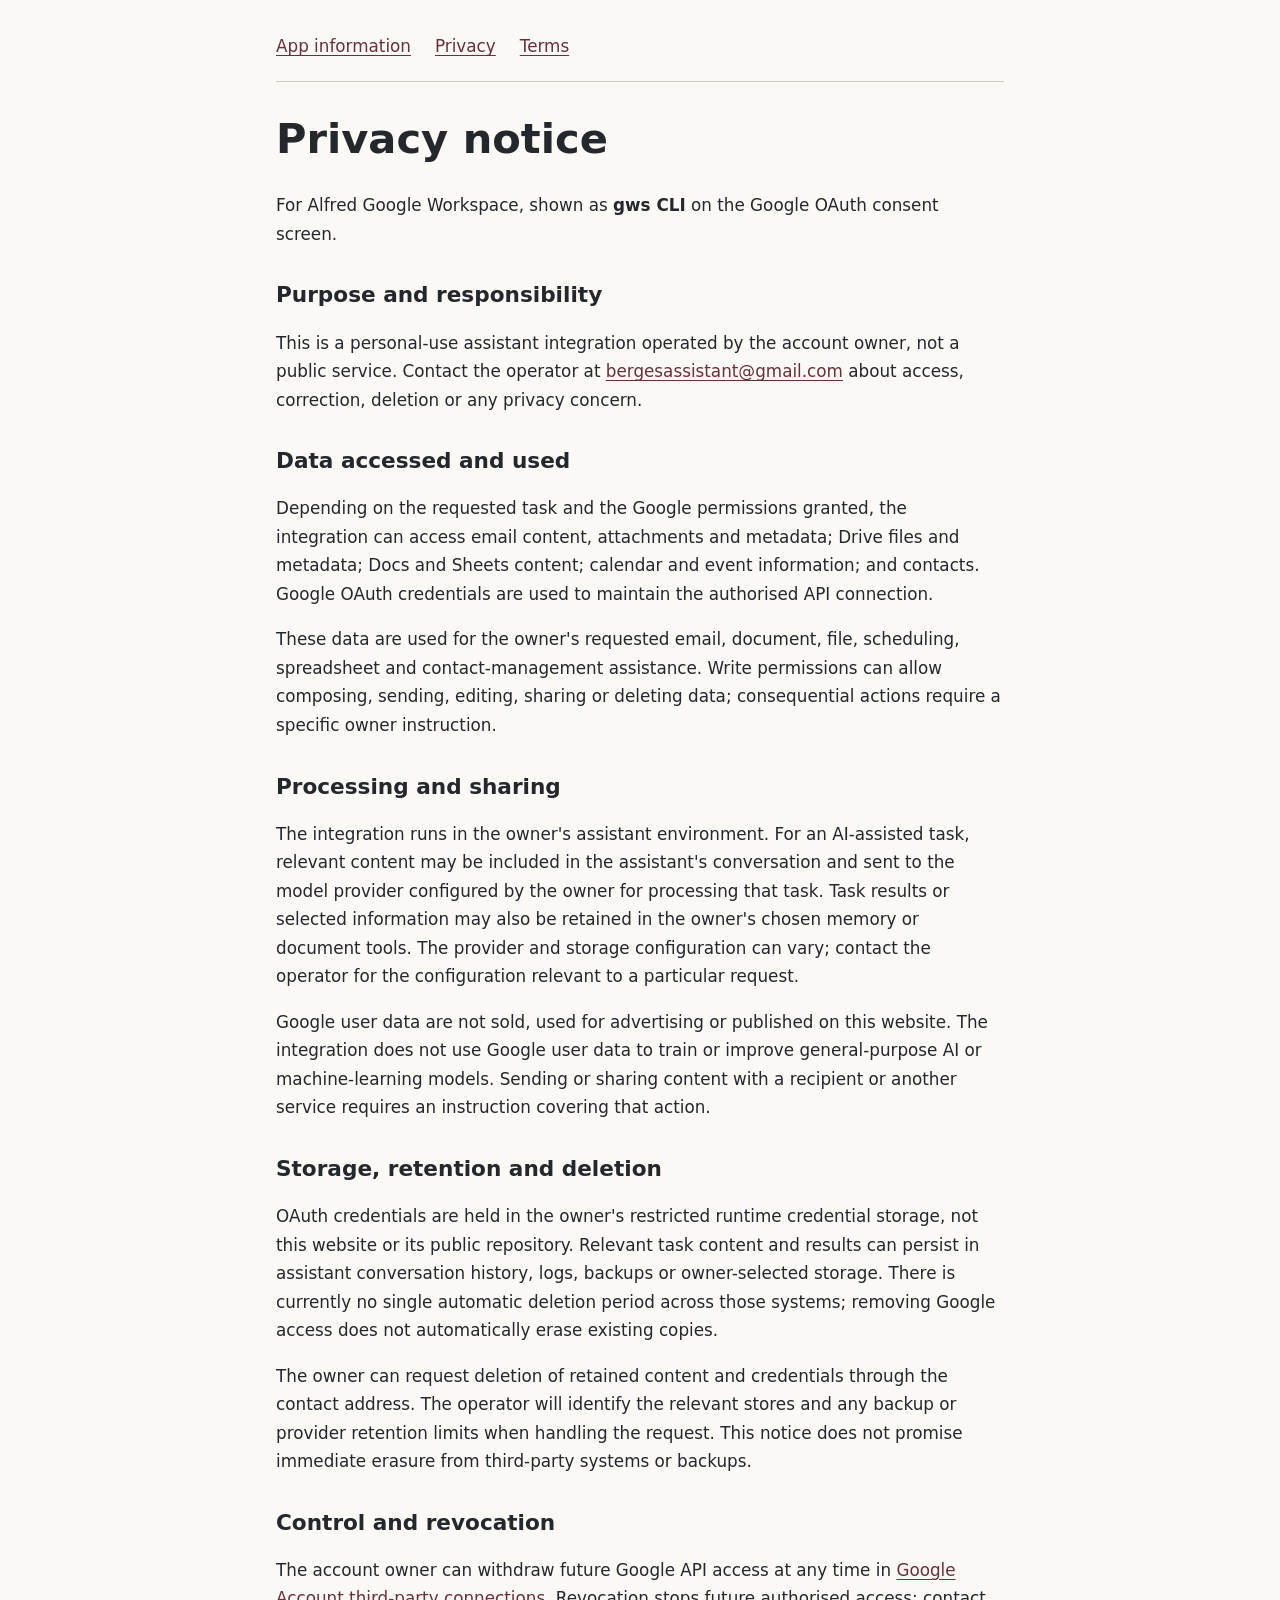
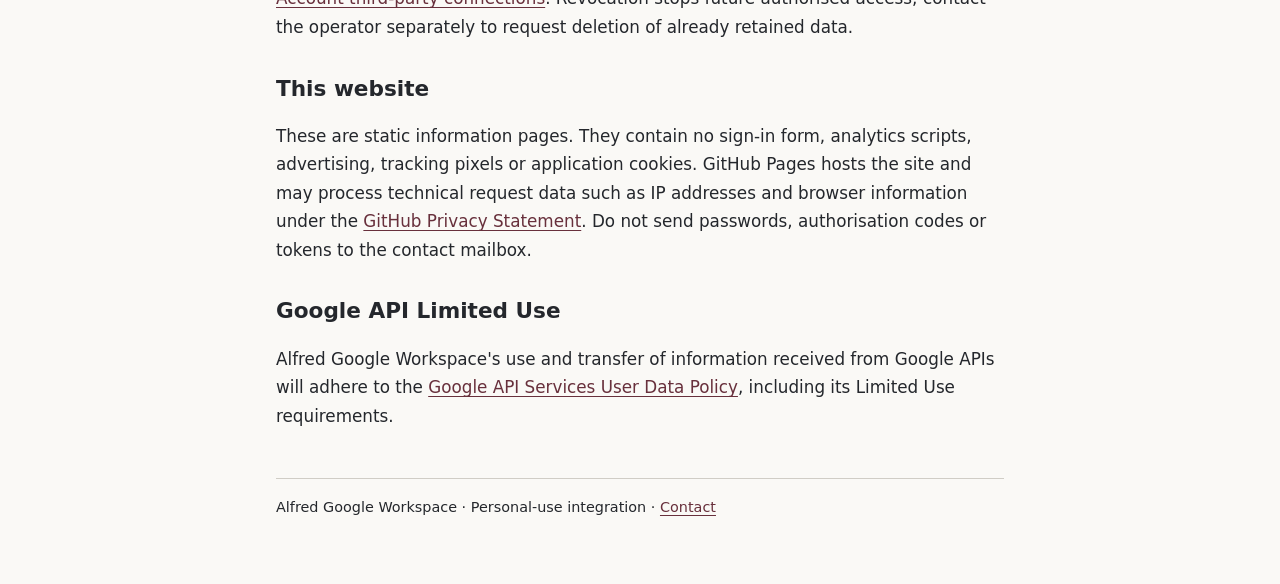
==== privacy.html @ fef40f03 "Publish minimal personal-use Google OAuth app information" ====
<!doctype html>
<html lang="en">
<head>
<meta charset="utf-8">
<meta name="viewport" content="width=device-width, initial-scale=1">
<meta name="author" content="Arne Nilsen Berge">
<meta name="description" content="How the personal-use Alfred Google Workspace integration accesses, uses, stores and shares Google data.">
<meta name="robots" content="noindex, follow">
<title>Privacy notice — Alfred Google Workspace</title>
<link rel="stylesheet" href="style.css">
</head>
<body><main>
<nav aria-label="Main navigation"><a href="./">App information</a><a href="privacy.html">Privacy</a><a href="terms.html">Terms</a></nav>
<h1>Privacy notice</h1>
<p>For Alfred Google Workspace, shown as <strong>gws CLI</strong> on the Google OAuth consent screen.</p>
<h2>Purpose and responsibility</h2>
<p>This is a personal-use assistant integration operated by the account owner, not a public service. Contact the operator at <a href="mailto:bergesassistant@gmail.com">bergesassistant@gmail.com</a> about access, correction, deletion or any privacy concern.</p>
<h2>Data accessed and used</h2>
<p>Depending on the requested task and the Google permissions granted, the integration can access email content, attachments and metadata; Drive files and metadata; Docs and Sheets content; calendar and event information; and contacts. Google OAuth credentials are used to maintain the authorised API connection.</p>
<p>These data are used for the owner's requested email, document, file, scheduling, spreadsheet and contact-management assistance. Write permissions can allow composing, sending, editing, sharing or deleting data; consequential actions require a specific owner instruction.</p>
<h2>Processing and sharing</h2>
<p>The integration runs in the owner's assistant environment. For an AI-assisted task, relevant content may be included in the assistant's conversation and sent to the model provider configured by the owner for processing that task. Task results or selected information may also be retained in the owner's chosen memory or document tools. The provider and storage configuration can vary; contact the operator for the configuration relevant to a particular request.</p>
<p>Google user data are not sold, used for advertising or published on this website. The integration does not use Google user data to train or improve general-purpose AI or machine-learning models. Sending or sharing content with a recipient or another service requires an instruction covering that action.</p>
<h2>Storage, retention and deletion</h2>
<p>OAuth credentials are held in the owner's restricted runtime credential storage, not this website or its public repository. Relevant task content and results can persist in assistant conversation history, logs, backups or owner-selected storage. There is currently no single automatic deletion period across those systems; removing Google access does not automatically erase existing copies.</p>
<p>The owner can request deletion of retained content and credentials through the contact address. The operator will identify the relevant stores and any backup or provider retention limits when handling the request. This notice does not promise immediate erasure from third-party systems or backups.</p>
<h2>Control and revocation</h2>
<p>The account owner can withdraw future Google API access at any time in <a href="https://myaccount.google.com/connections">Google Account third-party connections</a>. Revocation stops future authorised access; contact the operator separately to request deletion of already retained data.</p>
<h2>This website</h2>
<p>These are static information pages. They contain no sign-in form, analytics scripts, advertising, tracking pixels or application cookies. GitHub Pages hosts the site and may process technical request data such as IP addresses and browser information under the <a href="https://docs.github.com/en/site-policy/privacy-policies/github-general-privacy-statement">GitHub Privacy Statement</a>. Do not send passwords, authorisation codes or tokens to the contact mailbox.</p>
<h2>Google API Limited Use</h2>
<p>Alfred Google Workspace's use and transfer of information received from Google APIs will adhere to the <a href="https://developers.google.com/terms/api-services-user-data-policy">Google API Services User Data Policy</a>, including its Limited Use requirements.</p>

<footer>Alfred Google Workspace · Personal-use integration · <a href="mailto:bergesassistant@gmail.com">Contact</a></footer>
</main></body>
</html>
---- style.css ----
* { box-sizing: border-box; }
html { color-scheme: light; }
body { margin: 0; color: #24272c; background: #faf9f6; font: 1.05rem/1.7 system-ui, sans-serif; }
main { max-width: 48rem; margin: 0 auto; padding: 2rem 1.25rem 4rem; }
nav { display: flex; flex-wrap: wrap; gap: .5rem 1.5rem; padding-bottom: 1.25rem; border-bottom: 1px solid #d0cdc6; }
a { color: #68303c; text-underline-offset: .2em; }
a:focus-visible { outline: 3px solid #68303c; outline-offset: 5px; }
h1 { font-size: clamp(1.9rem, 5vw, 2.6rem); line-height: 1.2; margin-top: 2rem; }
h2 { font-size: 1.35rem; line-height: 1.4; margin-top: 2rem; }
li { margin-bottom: .5rem; }
.note { background: #efede8; padding: 1rem 1.25rem; border-left: 3px solid #68303c; }
footer { margin-top: 3rem; padding-top: 1rem; border-top: 1px solid #d0cdc6; font-size: .9rem; }
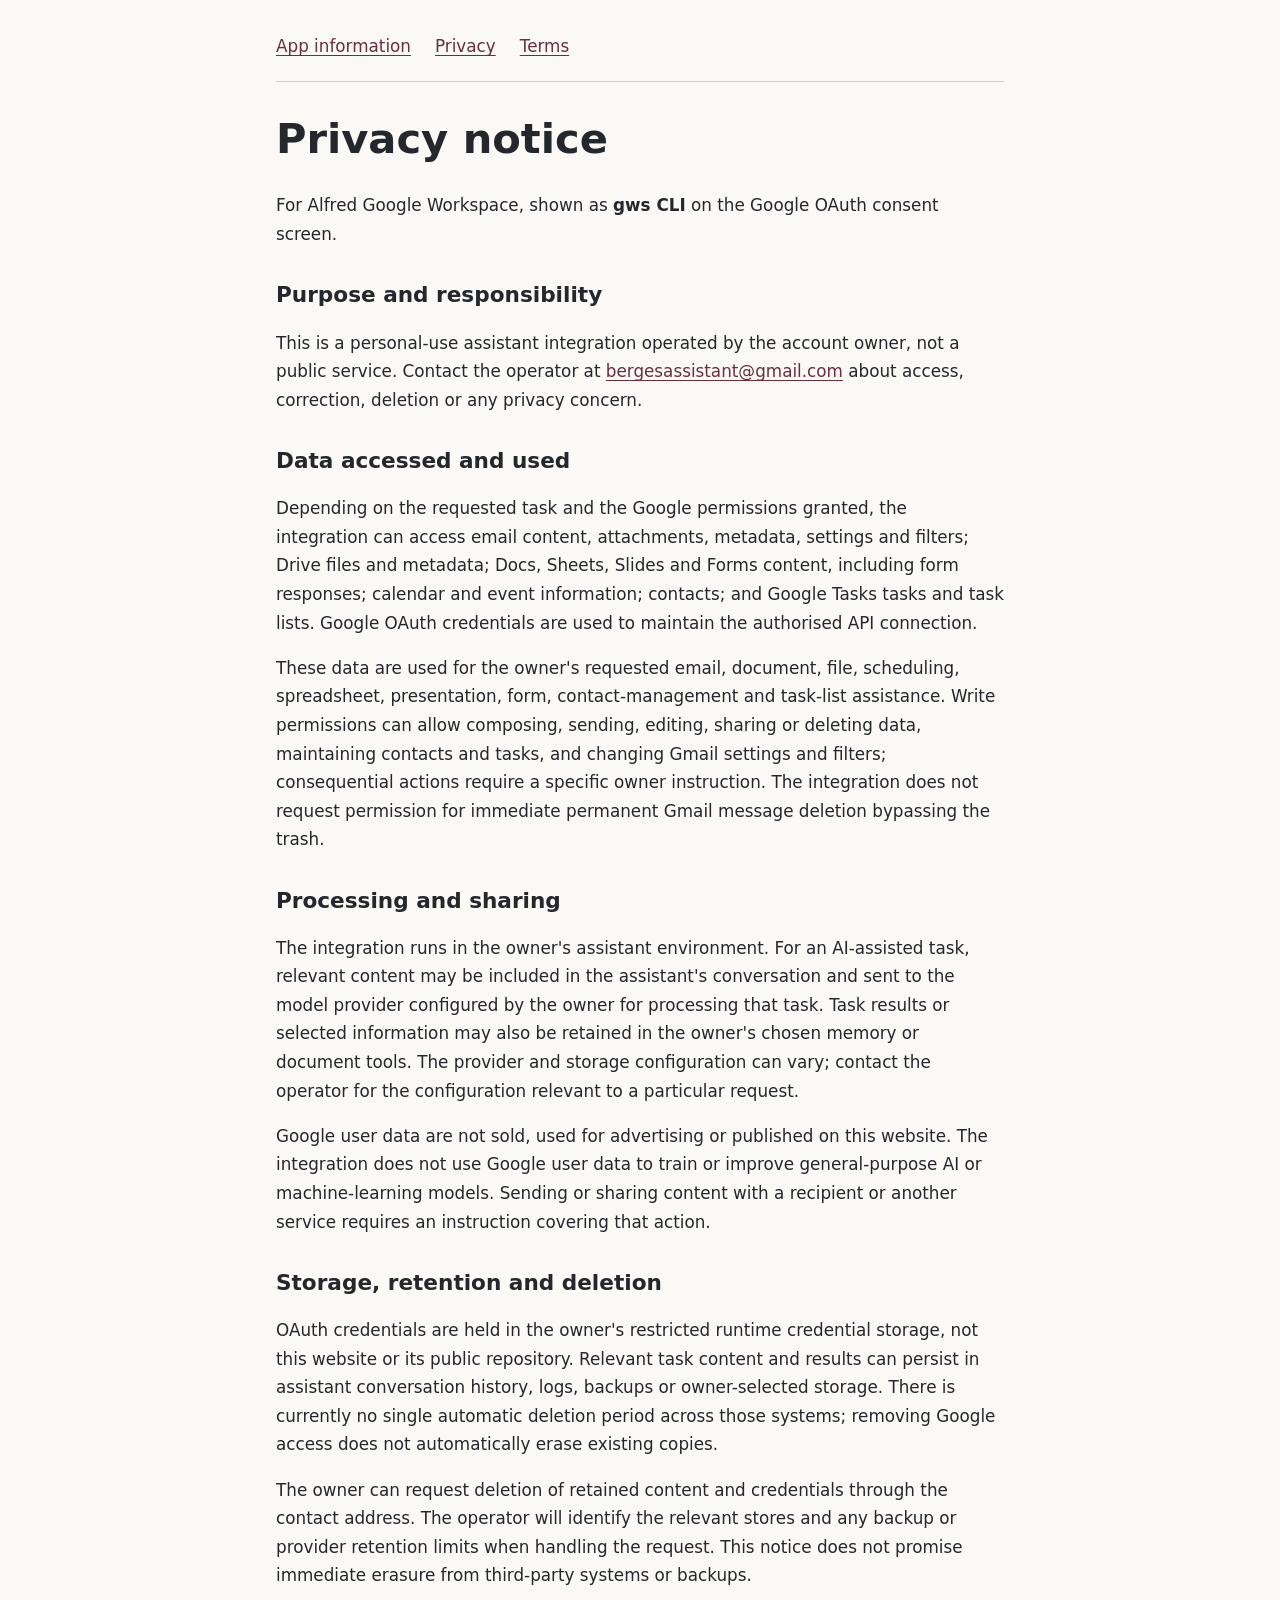
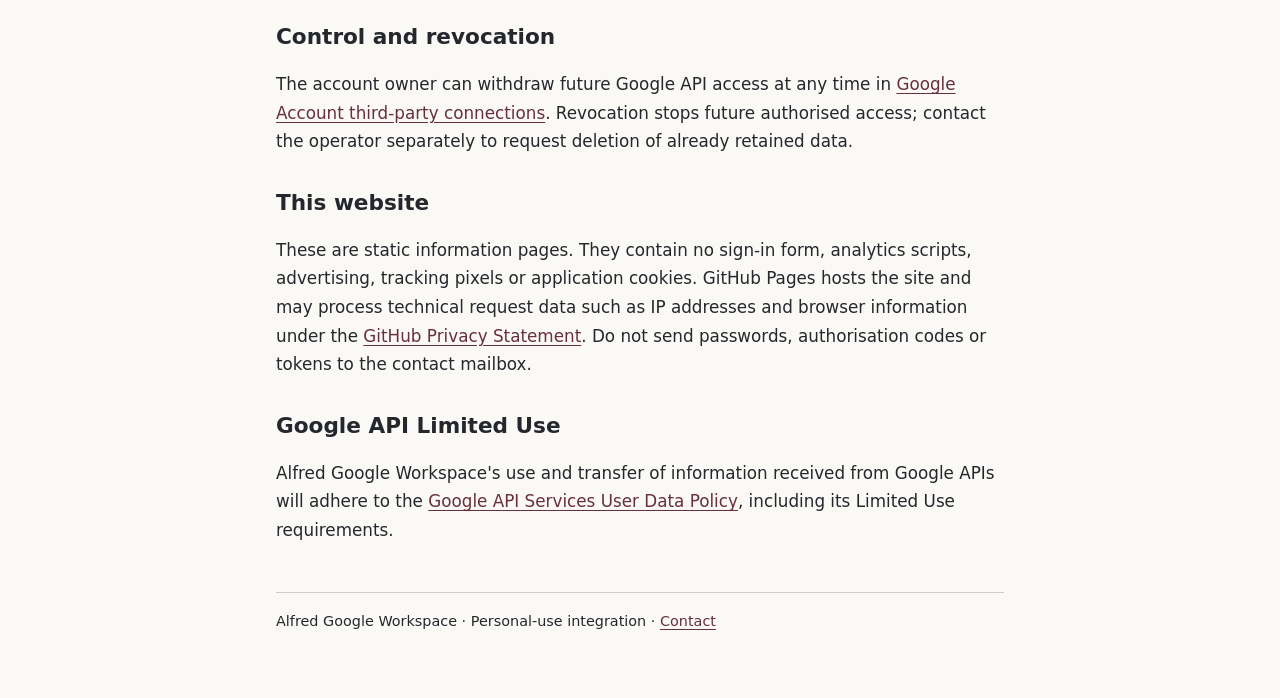
==== commit be301cdf: "Document approved settings Contacts and Tasks permissions" ====
--- a/privacy.html
+++ b/privacy.html
@@ -16,8 +16,8 @@
 <h2>Purpose and responsibility</h2>
 <p>This is a personal-use assistant integration operated by the account owner, not a public service. Contact the operator at <a href="mailto:bergesassistant@gmail.com">bergesassistant@gmail.com</a> about access, correction, deletion or any privacy concern.</p>
 <h2>Data accessed and used</h2>
-<p>Depending on the requested task and the Google permissions granted, the integration can access email content, attachments and metadata; Drive files and metadata; Docs and Sheets content; calendar and event information; and contacts. Google OAuth credentials are used to maintain the authorised API connection.</p>
-<p>These data are used for the owner's requested email, document, file, scheduling, spreadsheet and contact-management assistance. Write permissions can allow composing, sending, editing, sharing or deleting data; consequential actions require a specific owner instruction.</p>
+<p>Depending on the requested task and the Google permissions granted, the integration can access email content, attachments, metadata, settings and filters; Drive files and metadata; Docs, Sheets, Slides and Forms content, including form responses; calendar and event information; contacts; and Google Tasks tasks and task lists. Google OAuth credentials are used to maintain the authorised API connection.</p>
+<p>These data are used for the owner's requested email, document, file, scheduling, spreadsheet, presentation, form, contact-management and task-list assistance. Write permissions can allow composing, sending, editing, sharing or deleting data, maintaining contacts and tasks, and changing Gmail settings and filters; consequential actions require a specific owner instruction. The integration does not request permission for immediate permanent Gmail message deletion bypassing the trash.</p>
 <h2>Processing and sharing</h2>
 <p>The integration runs in the owner's assistant environment. For an AI-assisted task, relevant content may be included in the assistant's conversation and sent to the model provider configured by the owner for processing that task. Task results or selected information may also be retained in the owner's chosen memory or document tools. The provider and storage configuration can vary; contact the operator for the configuration relevant to a particular request.</p>
 <p>Google user data are not sold, used for advertising or published on this website. The integration does not use Google user data to train or improve general-purpose AI or machine-learning models. Sending or sharing content with a recipient or another service requires an instruction covering that action.</p>
